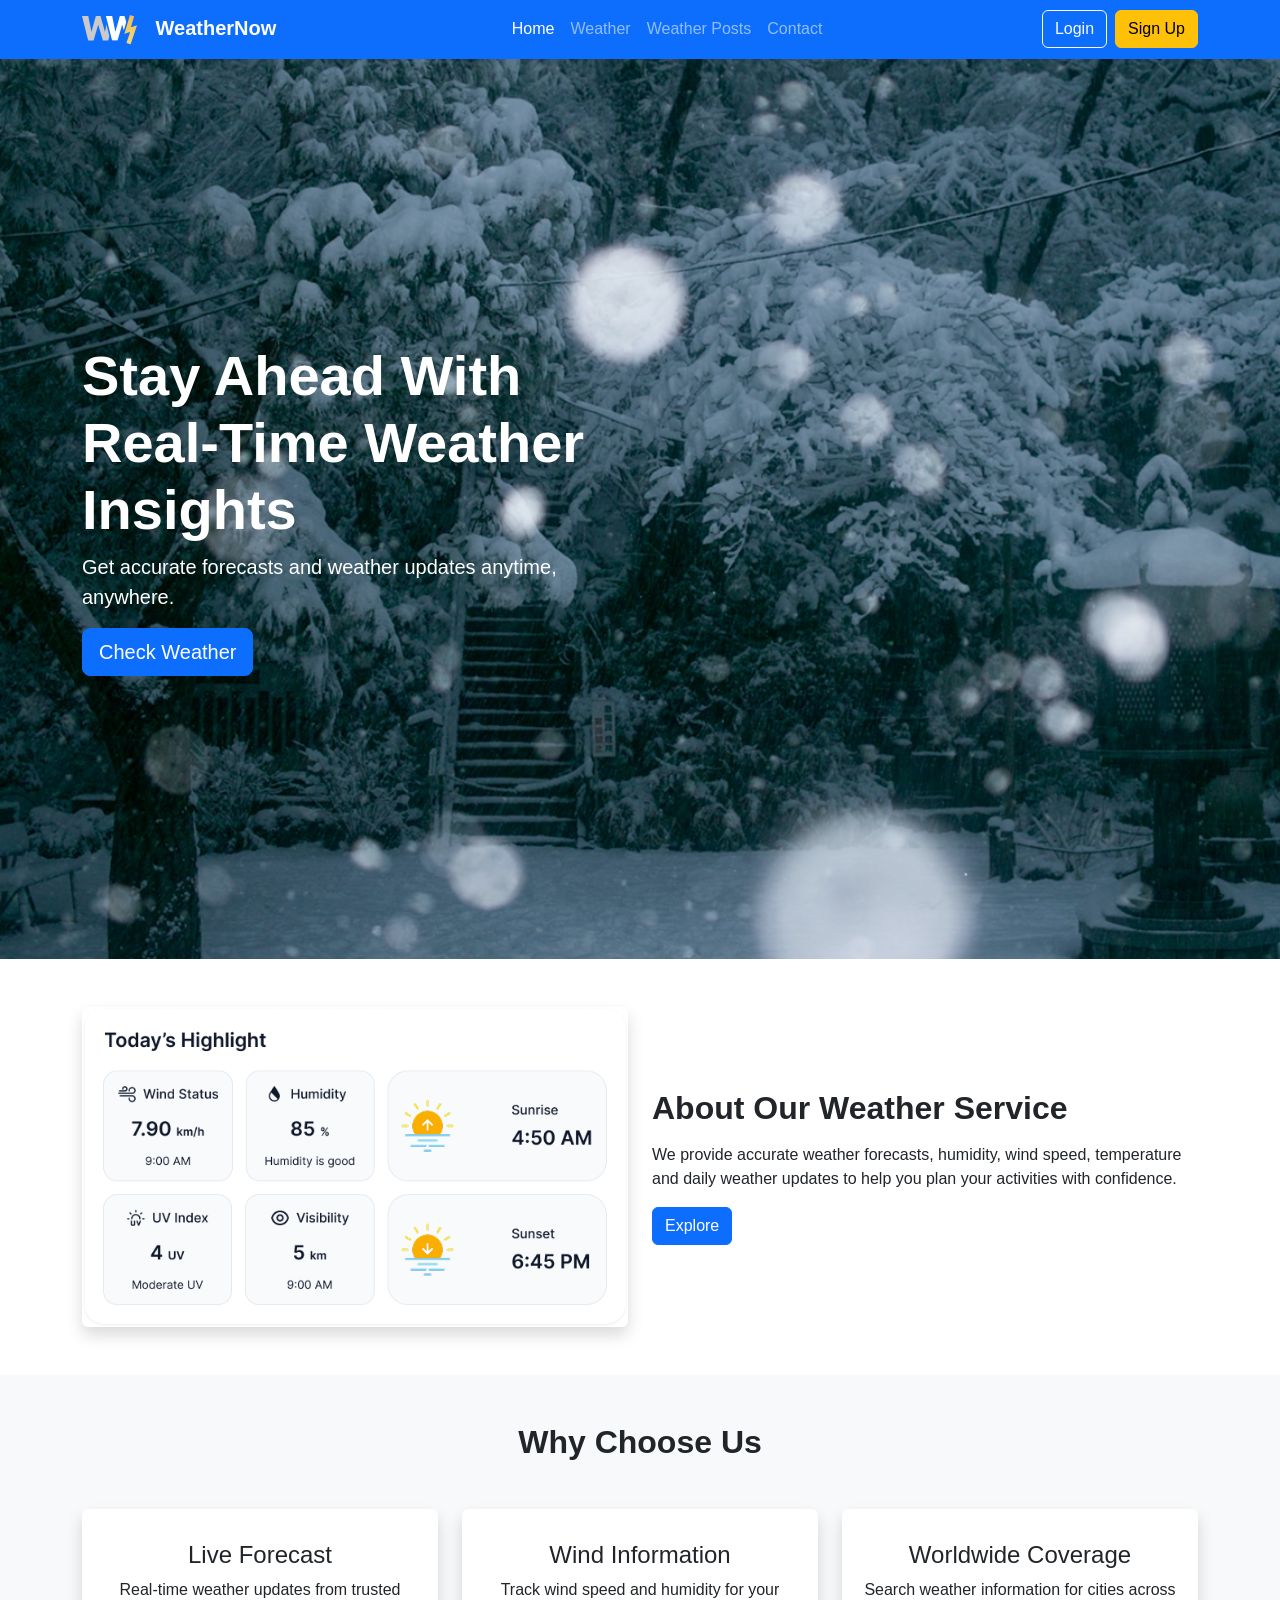
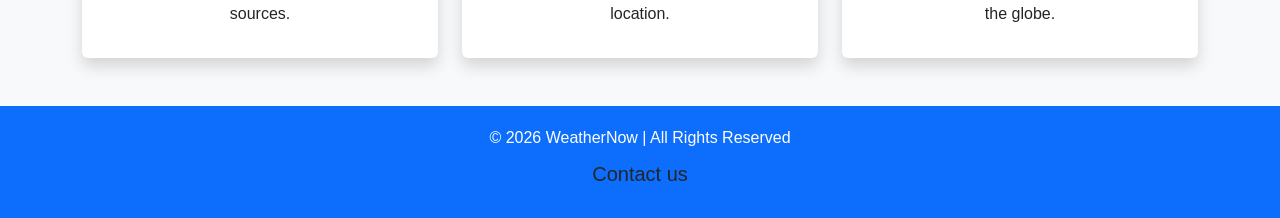
==== index.html @ be68a41e "Initial ommmit" ====
<!DOCTYPE html>
<html lang="en">

<head>
    <meta charset="UTF-8">
    <meta name="viewport" content="width=device-width, initial-scale=1.0">

    <title>BMKG Landing Page</title>

    <!-- Bootstrap -->
    <link href="https://cdn.jsdelivr.net/npm/bootstrap@5.3.3/dist/css/bootstrap.min.css" rel="stylesheet">

    <!-- CSS -->
    <link rel="stylesheet" href="index.css">


       

</head>

<body>

<!-- Navbar -->

<!-- NAVBAR -->
<nav class="navbar navbar-expand-lg navbar-dark bg-primary">

    <div class="container">

        <!-- LOGO -->
        <a class="navbar-brand fw-bold" href="index.html"><img src="png/Group 4.png" alt="" srcset="">
            <i class="bi bi-cloud-sun me-2"></i>
            WeatherNow
        </a>

        <!-- MOBILE MENU BUTTON -->
        <button
            class="navbar-toggler"
            type="button"
            data-bs-toggle="collapse"
            data-bs-target="#mainMenu"
        >
            <span class="navbar-toggler-icon"></span>
        </button>

        <!-- NAVIGATION -->
        <div class="collapse navbar-collapse" id="mainMenu">

            <ul class="navbar-nav mx-auto">

                <li class="nav-item">
                    <a class="nav-link active" href="index.html">
                        Home
                    </a>
                </li>

                <li class="nav-item">
                    <a class="nav-link" href="weather.html">
                        Weather
                    </a>
                </li>

                <li class="nav-item">
                    <a class="nav-link" href="posts.html">
                        Weather Posts
                    </a>
                </li>

                <li class="nav-item">
                    <a class="nav-link" href="contact.html">
                        Contact
                    </a>
                </li>

            </ul>


            <!-- LOGIN / SIGN UP -->

            <div class="d-flex gap-2">

                <button
                    class="btn btn-outline-light"
                    data-bs-toggle="modal"
                    data-bs-target="#loginModal"
                >
                    Login
                </button>

                <button
                    class="btn btn-warning"
                    data-bs-toggle="modal"
                    data-bs-target="#signupModal"
                >
                    Sign Up
                </button>

            </div>

        </div>

    </div>

</nav>

<!-- Hero -->

<section class="hero d-flex align-items-center">

    <div class="container">

        <div class="row">

            <div class="col-lg-6">

                <h1 class="display-4 fw-bold">
                    Stay Ahead With Real-Time Weather Insights
                </h1>

                <p class="lead">
                    Get accurate forecasts and weather updates anytime, anywhere.
                </p>

                <a href="weather.html" class="btn btn-primary btn-lg">
                    Check Weather
                </a>

            </div>

        </div>

    </div>

</section>

<!-- About -->

<section class="py-5">

<div class="container">

<div class="row align-items-center">

<div class="col-md-6">

<img src="png/Frame 5.png"
class="img-fluid rounded shadow">

</div>

<div class="col-md-6">

<h2 class="fw-bold">
About Our Weather Service
</h2>

<p class="mt-3">
We provide accurate weather forecasts, humidity,
wind speed, temperature and daily weather updates
to help you plan your activities with confidence.
</p>

<a href="weather.html"
class="btn btn-primary">
Explore
</a>

</div>

</div>

</div>

</section>

<!-- Features -->

<section class="bg-light py-5">

<div class="container">

<h2 class="text-center fw-bold mb-5">
Why Choose Us
</h2>

<div class="row">

<div class="col-md-4">

<div class="card feature-card shadow border-0">

<div class="card-body text-center">

<i class="bi bi-cloud-sun fs-1 text-primary"></i>

<h4 class="mt-3">
Live Forecast
</h4>

<p>
Real-time weather updates from trusted sources.
</p>

</div>

</div>

</div>

<div class="col-md-4">

<div class="card feature-card shadow border-0">

<div class="card-body text-center">

<i class="bi bi-wind fs-1 text-success"></i>

<h4 class="mt-3">
Wind Information
</h4>

<p>
Track wind speed and humidity for your location.
</p>

</div>

</div>

</div>

<div class="col-md-4">

<div class="card feature-card shadow border-0">

<div class="card-body text-center">

<i class="bi bi-geo-alt fs-1 text-danger"></i>

<h4 class="mt-3">
Worldwide Coverage
</h4>

<p>
Search weather information for cities across the globe.
</p>

</div>

</div>

</div>

</div>

</div>

</section>
<!-- LOGIN MODAL -->

<div
    class="modal fade"
    id="loginModal"
    tabindex="-1"
    aria-hidden="true"
>

    <div class="modal-dialog modal-dialog-centered">

        <div class="modal-content">

            <div class="modal-header bg-primary text-white">

                <h5 class="modal-title">
                    Welcome Back ☁️
                </h5>

                <button
                    type="button"
                    class="btn-close btn-close-white"
                    data-bs-dismiss="modal"
                ></button>

            </div>


            <div class="modal-body">

                <form id="loginForm">

                    <div class="mb-3">

                        <label class="form-label">
                            Email Address
                        </label>

                        <input
                            type="email"
                            id="loginEmail"
                            class="form-control"
                            placeholder="Enter your email"
                        >

                    </div>


                    <div class="mb-3">

                        <label class="form-label">
                            Password
                        </label>

                        <input
                            type="password"
                            id="loginPassword"
                            class="form-control"
                            placeholder="Enter your password"
                        >

                    </div>


                    <div
                        id="loginMessage"
                        class="small mb-3"
                    ></div>


                    <button
                        type="submit"
                        class="btn btn-primary w-100"
                    >
                        Login
                    </button>

                </form>

            </div>

        </div>

    </div>

</div>
<!-- SIGN UP MODAL -->

<div
    class="modal fade"
    id="signupModal"
    tabindex="-1"
    aria-hidden="true"
>

    <div class="modal-dialog modal-dialog-centered">

        <div class="modal-content">

            <div class="modal-header bg-tertiary text-white">

                <h5 class="modal-title">
                    Join WeatherNow 🌦️
                </h5>

                <button
                    type="button"
                    class="btn-close btn-close-white"
                    data-bs-dismiss="modal"
                ></button>

            </div>


            <div class="modal-body">

                <form id="signupForm">

                    <div class="mb-3">

                        <label class="form-label">
                            Full Name
                        </label>

                        <input
                            type="text"
                            id="signupName"
                            class="form-control"
                            placeholder="Enter your name"
                        >

                    </div>


                    <div class="mb-3">

                        <label class="form-label">
                            Email Address
                        </label>

                        <input
                            type="email"
                            id="signupEmail"
                            class="form-control"
                            placeholder="Enter your email"
                        >

                    </div>


                    <div class="mb-3">

                        <label class="form-label">
                            Password
                        </label>

                        <input
                            type="password"
                            id="signupPassword"
                            class="form-control"
                            placeholder="Create a password"
                        >

                    </div>


                    <div class="mb-3">

                        <label class="form-label">
                            Confirm Password
                        </label>

                        <input
                            type="password"
                            id="confirmPassword"
                            class="form-control"
                            placeholder="Confirm your password"
                        >

                    </div>


                    <div
                        id="signupMessage"
                        class="small mb-3"
                    ></div>


                    <button
                        type="submit"
                        class="btn btn-warning w-100"
                    >
                        Create Account
                    </button>

                </form>

            </div>

        </div>

    </div>

</div>
<!-- Footer -->

<footer>

<p class="mb-0">
© 2026 WeatherNow | All Rights Reserved
</p>

  
<a href="contact.html" class="btn btn-teriary btn-lg">Contact us</a>
</footer>



    <script src="https://cdn.jsdelivr.net/npm/bootstrap@5.3.3/dist/js/bootstrap.bundle.min.js"></script>
    <script src="js/auth.js"></script>

</body>

</html>
---- index.css ----
body{
            font-family: Arial, sans-serif;
        }

        .hero{
            /* background: linear-gradient(rgba(0,0,0,.5), rgba(0,0,0,.5)) */
            background-image: url("/png/bg-weather.png");
            
            background-size: cover;
            background-position: center;
            height:100vh;
            color:white;
            display:flex;
            align-items:center;
        }

        .feature-card{
            transition:.3s;
        }

        .feature-card:hover{
            transform:translateY(-8px);
        }

        footer{
            background:#0d6efd;
            color:white;
            padding:20px;
            text-align:center;
        }
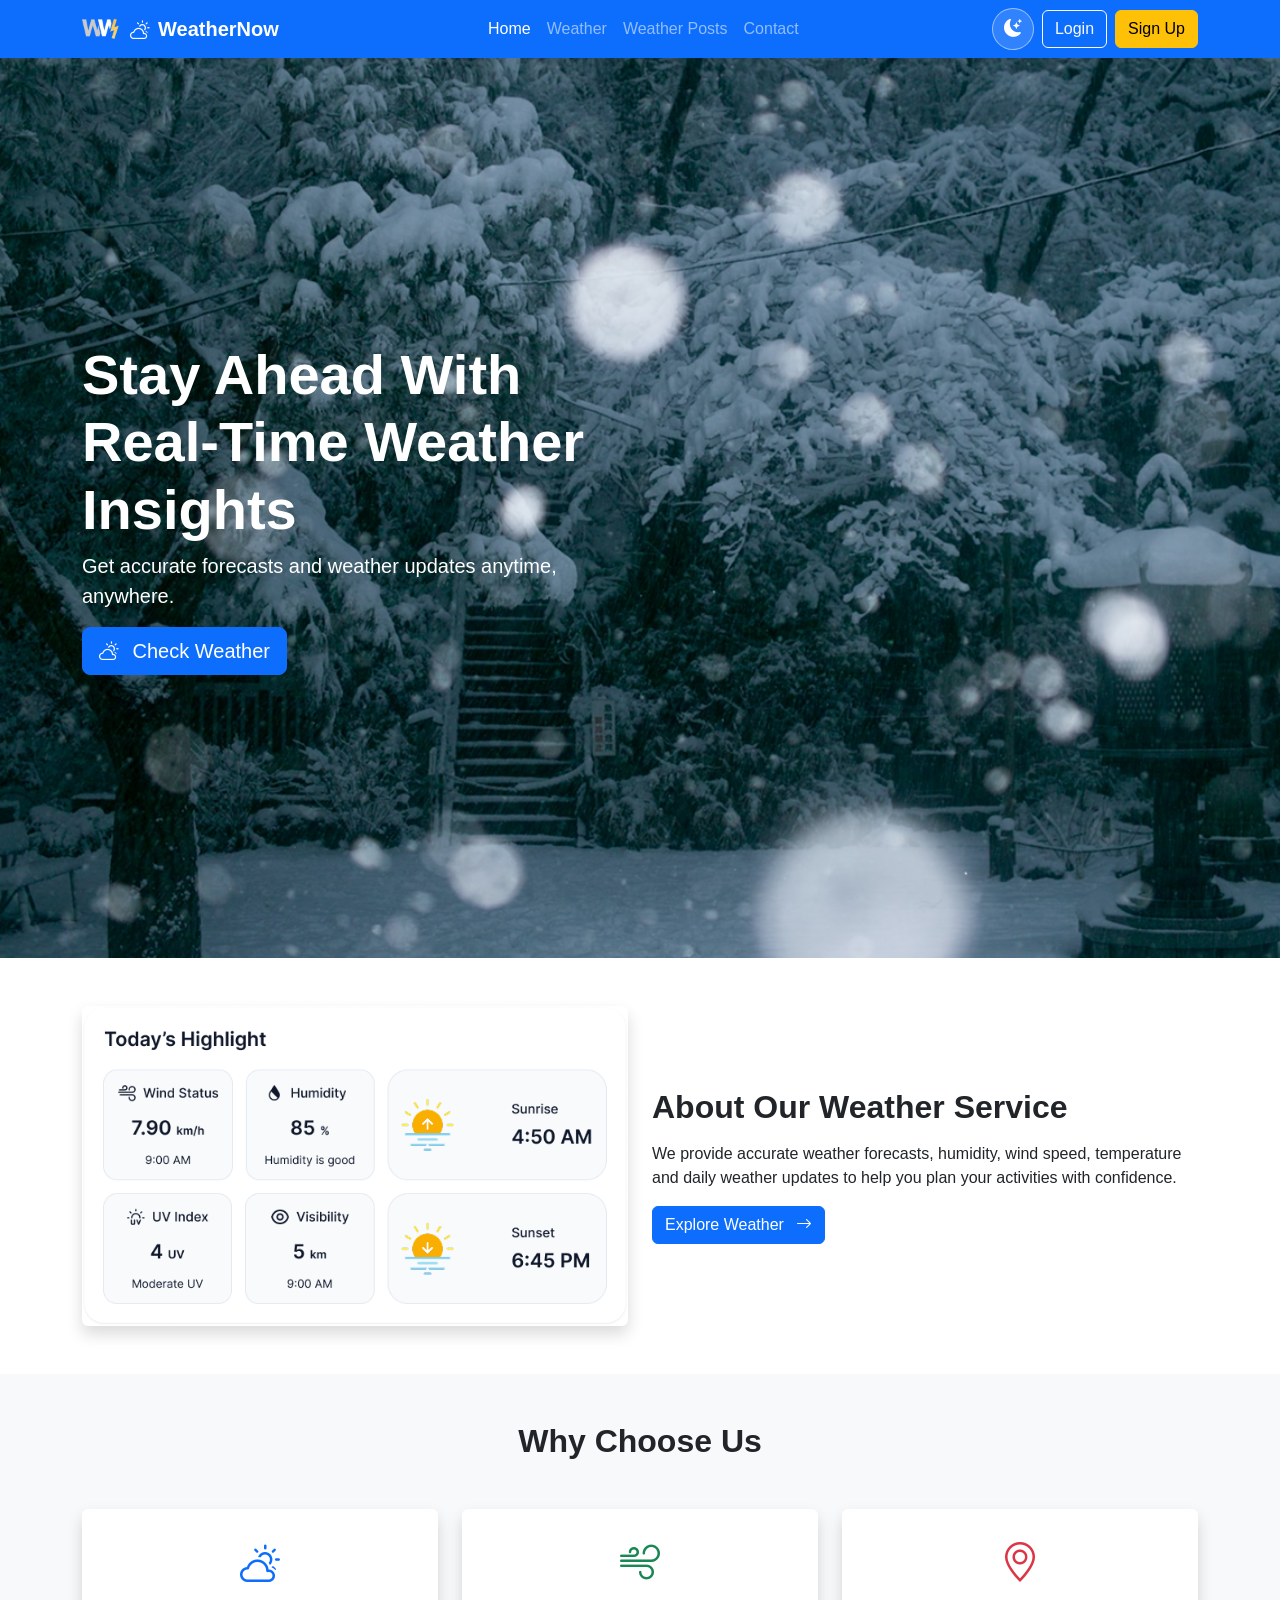
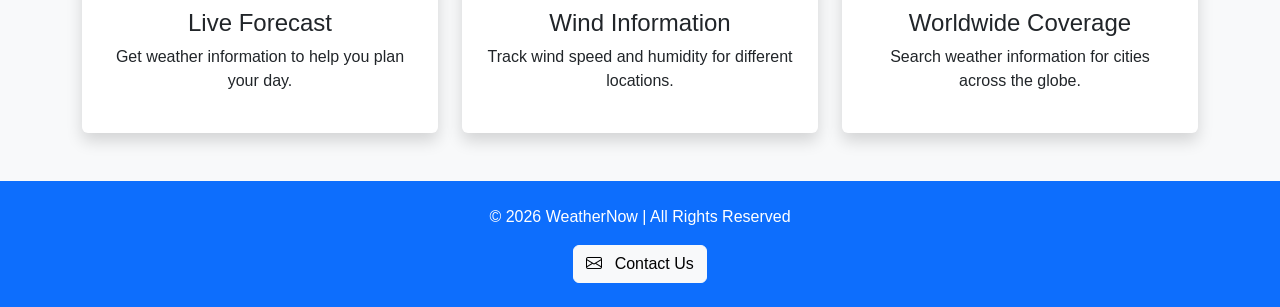
==== commit 3472eaf2: "update website" ====
--- a/index.html
+++ b/index.html
@@ -2,97 +2,200 @@
 <html lang="en">
 
 <head>
+
     <meta charset="UTF-8">
+
     <meta name="viewport" content="width=device-width, initial-scale=1.0">
 
-    <title>BMKG Landing Page</title>
-
-    <!-- Bootstrap -->
-    <link href="https://cdn.jsdelivr.net/npm/bootstrap@5.3.3/dist/css/bootstrap.min.css" rel="stylesheet">
-
-    <!-- CSS -->
-    <link rel="stylesheet" href="index.css">
-
-
-       
+    <title>WeatherNow | Weather Forecast</title>
+
+
+    <!-- Bootstrap CSS -->
+    <link
+        href="https://cdn.jsdelivr.net/npm/bootstrap@5.3.3/dist/css/bootstrap.min.css"
+        rel="stylesheet"
+    >
+
+
+    <!-- Bootstrap Icons -->
+    <link
+        rel="stylesheet"
+        href="https://cdn.jsdelivr.net/npm/bootstrap-icons@1.11.3/font/bootstrap-icons.min.css"
+    >
+
+
+    <!-- Page CSS -->
+    <link rel="stylesheet" href="css/index.css">
+
+    <!-- Theme CSS -->
+    <link rel="stylesheet" href="css/theme.css">
 
 </head>
 
+
 <body>
 
-<!-- Navbar -->
-
+
+<!-- ========================= -->
 <!-- NAVBAR -->
+<!-- ========================= -->
+
 <nav class="navbar navbar-expand-lg navbar-dark bg-primary">
 
     <div class="container">
 
+
         <!-- LOGO -->
-        <a class="navbar-brand fw-bold" href="index.html"><img src="png/Group 4.png" alt="" srcset="">
+
+        <a
+            class="navbar-brand fw-bold d-flex align-items-center"
+            href="index.html"
+        >
+
+            <img
+                src="png/Group 4.png"
+                alt="WeatherNow Logo"
+                width="40"
+                class="me-2"
+            >
+
             <i class="bi bi-cloud-sun me-2"></i>
+
             WeatherNow
+
         </a>
 
+
         <!-- MOBILE MENU BUTTON -->
+
         <button
             class="navbar-toggler"
             type="button"
             data-bs-toggle="collapse"
             data-bs-target="#mainMenu"
+            aria-controls="mainMenu"
+            aria-expanded="false"
+            aria-label="Toggle navigation"
         >
+
             <span class="navbar-toggler-icon"></span>
+
         </button>
 
+
         <!-- NAVIGATION -->
-        <div class="collapse navbar-collapse" id="mainMenu">
+
+        <div
+            class="collapse navbar-collapse"
+            id="mainMenu"
+        >
+
+
+            <!-- MENU -->
 
             <ul class="navbar-nav mx-auto">
 
                 <li class="nav-item">
-                    <a class="nav-link active" href="index.html">
+
+                    <a
+                        class="nav-link active"
+                        href="index.html"
+                    >
                         Home
                     </a>
+
                 </li>
 
+
                 <li class="nav-item">
-                    <a class="nav-link" href="weather.html">
+
+                    <a
+                        class="nav-link"
+                        href="weather.html"
+                    >
                         Weather
                     </a>
+
                 </li>
 
+
                 <li class="nav-item">
-                    <a class="nav-link" href="posts.html">
+
+                    <a
+                        class="nav-link"
+                        href="posts.html"
+                    >
                         Weather Posts
                     </a>
+
                 </li>
 
+
                 <li class="nav-item">
-                    <a class="nav-link" href="contact.html">
+
+                    <a
+                        class="nav-link"
+                        href="contact.html"
+                    >
                         Contact
                     </a>
+
                 </li>
 
             </ul>
 
 
-            <!-- LOGIN / SIGN UP -->
-
-            <div class="d-flex gap-2">
+            <!-- RIGHT SIDE -->
+
+            <div class="d-flex align-items-center gap-2">
+
+
+                <!-- DARK / LIGHT BUTTON -->
+
+                <div class="theme-switch">
+
+                    <button
+                        id="themeToggle"
+                        type="button"
+                        aria-label="Toggle dark mode"
+                        title="Toggle dark mode"
+                    >
+
+                        <i
+                            id="themeIcon"
+                            class="bi bi-moon-stars-fill"
+                        ></i>
+
+                    </button>
+
+                </div>
+
+
+                <!-- LOGIN -->
 
                 <button
                     class="btn btn-outline-light"
+                    type="button"
                     data-bs-toggle="modal"
                     data-bs-target="#loginModal"
                 >
+
                     Login
+
                 </button>
+
+
+                <!-- SIGN UP -->
 
                 <button
                     class="btn btn-warning"
+                    type="button"
                     data-bs-toggle="modal"
                     data-bs-target="#signupModal"
                 >
+
                     Sign Up
+
                 </button>
 
             </div>
@@ -103,7 +206,11 @@
 
 </nav>
 
-<!-- Hero -->
+
+
+<!-- ========================= -->
+<!-- HERO -->
+<!-- ========================= -->
 
 <section class="hero d-flex align-items-center">
 
@@ -114,15 +221,30 @@
             <div class="col-lg-6">
 
                 <h1 class="display-4 fw-bold">
-                    Stay Ahead With Real-Time Weather Insights
+
+                    Stay Ahead With
+                    Real-Time Weather Insights
+
                 </h1>
 
+
                 <p class="lead">
-                    Get accurate forecasts and weather updates anytime, anywhere.
+
+                    Get accurate forecasts and weather updates
+                    anytime, anywhere.
+
                 </p>
 
-                <a href="weather.html" class="btn btn-primary btn-lg">
+
+                <a
+                    href="weather.html"
+                    class="btn btn-primary btn-lg"
+                >
+
+                    <i class="bi bi-cloud-sun me-2"></i>
+
                     Check Weather
+
                 </a>
 
             </div>
@@ -133,130 +255,214 @@
 
 </section>
 
-<!-- About -->
+
+
+<!-- ========================= -->
+<!-- ABOUT -->
+<!-- ========================= -->
 
 <section class="py-5">
 
-<div class="container">
-
-<div class="row align-items-center">
-
-<div class="col-md-6">
-
-<img src="png/Frame 5.png"
-class="img-fluid rounded shadow">
-
-</div>
-
-<div class="col-md-6">
-
-<h2 class="fw-bold">
-About Our Weather Service
-</h2>
-
-<p class="mt-3">
-We provide accurate weather forecasts, humidity,
-wind speed, temperature and daily weather updates
-to help you plan your activities with confidence.
-</p>
-
-<a href="weather.html"
-class="btn btn-primary">
-Explore
-</a>
-
-</div>
-
-</div>
-
-</div>
+    <div class="container">
+
+        <div class="row align-items-center">
+
+
+            <!-- IMAGE -->
+
+            <div class="col-md-6 mb-4 mb-md-0">
+
+                <img
+                    src="png/Frame 5.png"
+                    class="img-fluid rounded shadow"
+                    alt="Weather illustration"
+                >
+
+            </div>
+
+
+            <!-- TEXT -->
+
+            <div class="col-md-6">
+
+                <h2 class="fw-bold">
+
+                    About Our Weather Service
+
+                </h2>
+
+
+                <p class="mt-3">
+
+                    We provide accurate weather forecasts,
+                    humidity, wind speed, temperature and daily
+                    weather updates to help you plan your
+                    activities with confidence.
+
+                </p>
+
+
+                <a
+                    href="weather.html"
+                    class="btn btn-primary"
+                >
+
+                    Explore Weather
+
+                    <i class="bi bi-arrow-right ms-2"></i>
+
+                </a>
+
+            </div>
+
+        </div>
+
+    </div>
 
 </section>
 
-<!-- Features -->
+
+
+<!-- ========================= -->
+<!-- FEATURES -->
+<!-- ========================= -->
 
 <section class="bg-light py-5">
 
-<div class="container">
-
-<h2 class="text-center fw-bold mb-5">
-Why Choose Us
-</h2>
-
-<div class="row">
-
-<div class="col-md-4">
-
-<div class="card feature-card shadow border-0">
-
-<div class="card-body text-center">
-
-<i class="bi bi-cloud-sun fs-1 text-primary"></i>
-
-<h4 class="mt-3">
-Live Forecast
-</h4>
-
-<p>
-Real-time weather updates from trusted sources.
-</p>
-
-</div>
-
-</div>
-
-</div>
-
-<div class="col-md-4">
-
-<div class="card feature-card shadow border-0">
-
-<div class="card-body text-center">
-
-<i class="bi bi-wind fs-1 text-success"></i>
-
-<h4 class="mt-3">
-Wind Information
-</h4>
-
-<p>
-Track wind speed and humidity for your location.
-</p>
-
-</div>
-
-</div>
-
-</div>
-
-<div class="col-md-4">
-
-<div class="card feature-card shadow border-0">
-
-<div class="card-body text-center">
-
-<i class="bi bi-geo-alt fs-1 text-danger"></i>
-
-<h4 class="mt-3">
-Worldwide Coverage
-</h4>
-
-<p>
-Search weather information for cities across the globe.
-</p>
-
-</div>
-
-</div>
-
-</div>
-
-</div>
-
-</div>
+    <div class="container">
+
+
+        <h2 class="text-center fw-bold mb-5">
+
+            Why Choose Us
+
+        </h2>
+
+
+        <div class="row g-4">
+
+
+            <!-- FEATURE 1 -->
+
+            <div class="col-md-4">
+
+                <div
+                    class="card feature-card shadow border-0 h-100"
+                >
+
+                    <div class="card-body text-center p-4">
+
+                        <i
+                            class="bi bi-cloud-sun fs-1 text-primary"
+                        ></i>
+
+
+                        <h4 class="mt-3">
+
+                            Live Forecast
+
+                        </h4>
+
+
+                        <p>
+
+                            Get weather information
+                            to help you plan your day.
+
+                        </p>
+
+                    </div>
+
+                </div>
+
+            </div>
+
+
+
+            <!-- FEATURE 2 -->
+
+            <div class="col-md-4">
+
+                <div
+                    class="card feature-card shadow border-0 h-100"
+                >
+
+                    <div class="card-body text-center p-4">
+
+                        <i
+                            class="bi bi-wind fs-1 text-success"
+                        ></i>
+
+
+                        <h4 class="mt-3">
+
+                            Wind Information
+
+                        </h4>
+
+
+                        <p>
+
+                            Track wind speed and
+                            humidity for different locations.
+
+                        </p>
+
+                    </div>
+
+                </div>
+
+            </div>
+
+
+
+            <!-- FEATURE 3 -->
+
+            <div class="col-md-4">
+
+                <div
+                    class="card feature-card shadow border-0 h-100"
+                >
+
+                    <div class="card-body text-center p-4">
+
+                        <i
+                            class="bi bi-geo-alt fs-1 text-danger"
+                        ></i>
+
+
+                        <h4 class="mt-3">
+
+                            Worldwide Coverage
+
+                        </h4>
+
+
+                        <p>
+
+                            Search weather information
+                            for cities across the globe.
+
+                        </p>
+
+                    </div>
+
+                </div>
+
+            </div>
+
+
+        </div>
+
+    </div>
 
 </section>
+
+
+
+<!-- ========================= -->
 <!-- LOGIN MODAL -->
+<!-- ========================= -->
 
 <div
     class="modal fade"
@@ -269,16 +475,21 @@
 
         <div class="modal-content">
 
+
             <div class="modal-header bg-primary text-white">
 
                 <h5 class="modal-title">
+
                     Welcome Back ☁️
+
                 </h5>
+
 
                 <button
                     type="button"
                     class="btn-close btn-close-white"
                     data-bs-dismiss="modal"
+                    aria-label="Close"
                 ></button>
 
             </div>
@@ -288,17 +499,23 @@
 
                 <form id="loginForm">
 
+
                     <div class="mb-3">
 
-                        <label class="form-label">
+                        <label
+                            class="form-label"
+                            for="loginEmail"
+                        >
                             Email Address
                         </label>
+
 
                         <input
                             type="email"
                             id="loginEmail"
                             class="form-control"
                             placeholder="Enter your email"
+                            required
                         >
 
                     </div>
@@ -306,15 +523,20 @@
 
                     <div class="mb-3">
 
-                        <label class="form-label">
+                        <label
+                            class="form-label"
+                            for="loginPassword"
+                        >
                             Password
                         </label>
+
 
                         <input
                             type="password"
                             id="loginPassword"
                             class="form-control"
                             placeholder="Enter your password"
+                            required
                         >
 
                     </div>
@@ -330,7 +552,9 @@
                         type="submit"
                         class="btn btn-primary w-100"
                     >
+
                         Login
+
                     </button>
 
                 </form>
@@ -342,7 +566,12 @@
     </div>
 
 </div>
+
+
+
+<!-- ========================= -->
 <!-- SIGN UP MODAL -->
+<!-- ========================= -->
 
 <div
     class="modal fade"
@@ -355,16 +584,21 @@
 
         <div class="modal-content">
 
-            <div class="modal-header bg-tertiary text-white">
+
+            <div class="modal-header bg-primary text-white">
 
                 <h5 class="modal-title">
+
                     Join WeatherNow 🌦️
+
                 </h5>
+
 
                 <button
                     type="button"
                     class="btn-close btn-close-white"
                     data-bs-dismiss="modal"
+                    aria-label="Close"
                 ></button>
 
             </div>
@@ -374,17 +608,23 @@
 
                 <form id="signupForm">
 
+
                     <div class="mb-3">
 
-                        <label class="form-label">
+                        <label
+                            class="form-label"
+                            for="signupName"
+                        >
                             Full Name
                         </label>
+
 
                         <input
                             type="text"
                             id="signupName"
                             class="form-control"
                             placeholder="Enter your name"
+                            required
                         >
 
                     </div>
@@ -392,15 +632,20 @@
 
                     <div class="mb-3">
 
-                        <label class="form-label">
+                        <label
+                            class="form-label"
+                            for="signupEmail"
+                        >
                             Email Address
                         </label>
+
 
                         <input
                             type="email"
                             id="signupEmail"
                             class="form-control"
                             placeholder="Enter your email"
+                            required
                         >
 
                     </div>
@@ -408,15 +653,20 @@
 
                     <div class="mb-3">
 
-                        <label class="form-label">
+                        <label
+                            class="form-label"
+                            for="signupPassword"
+                        >
                             Password
                         </label>
+
 
                         <input
                             type="password"
                             id="signupPassword"
                             class="form-control"
                             placeholder="Create a password"
+                            required
                         >
 
                     </div>
@@ -424,15 +674,20 @@
 
                     <div class="mb-3">
 
-                        <label class="form-label">
+                        <label
+                            class="form-label"
+                            for="confirmPassword"
+                        >
                             Confirm Password
                         </label>
+
 
                         <input
                             type="password"
                             id="confirmPassword"
                             class="form-control"
                             placeholder="Confirm your password"
+                            required
                         >
 
                     </div>
@@ -448,7 +703,9 @@
                         type="submit"
                         class="btn btn-warning w-100"
                     >
+
                         Create Account
+
                     </button>
 
                 </form>
@@ -460,22 +717,63 @@
     </div>
 
 </div>
-<!-- Footer -->
-
-<footer>
-
-<p class="mb-0">
-© 2026 WeatherNow | All Rights Reserved
-</p>
-
-  
-<a href="contact.html" class="btn btn-teriary btn-lg">Contact us</a>
+
+
+
+<!-- ========================= -->
+<!-- FOOTER -->
+<!-- ========================= -->
+
+<footer class="bg-primary text-white text-center py-4">
+
+    <div class="container">
+
+        <p class="mb-3">
+
+            © 2026 WeatherNow | All Rights Reserved
+
+        </p>
+
+
+        <a
+            href="contact.html"
+            class="btn btn-light"
+        >
+
+            <i class="bi bi-envelope me-2"></i>
+
+            Contact Us
+
+        </a>
+
+    </div>
+
 </footer>
 
 
 
-    <script src="https://cdn.jsdelivr.net/npm/bootstrap@5.3.3/dist/js/bootstrap.bundle.min.js"></script>
-    <script src="js/auth.js"></script>
+<!-- ========================= -->
+<!-- BOOTSTRAP JAVASCRIPT -->
+<!-- ========================= -->
+
+<script
+    src="https://cdn.jsdelivr.net/npm/bootstrap@5.3.3/dist/js/bootstrap.bundle.min.js"
+></script>
+
+
+<!-- ========================= -->
+<!-- THEME JAVASCRIPT -->
+<!-- ========================= -->
+
+<script src="js/theme.js"></script>
+
+
+<!-- ========================= -->
+<!-- LOGIN / SIGNUP JAVASCRIPT -->
+<!-- ========================= -->
+
+<script src="js/auth.js"></script>
+
 
 </body>
 
--- a/css/index.css
+++ b/css/index.css
@@ -0,0 +1,32 @@
+ body{
+            font-family: Arial, sans-serif;
+        }
+
+        .hero{
+            /* background: linear-gradient(rgba(0,0,0,.5), rgba(0,0,0,.5)) */
+            background-image: url("/png/bg-weather.png");
+            
+            background-size: cover;
+            background-position: center;
+            height:100vh;
+            color:white;
+            display:flex;
+            align-items:center;
+        }
+
+        .feature-card{
+            transition:.103s;
+        }
+
+        .feature-card:hover{
+            transform:translateY(-8px);
+        }
+
+        footer{
+            background:#0d6efd;
+            color:white;
+            padding:20px;
+            text-align:center;
+        }
+        
+    
--- a/css/theme.css
+++ b/css/theme.css
@@ -0,0 +1,173 @@
+/* ========================= */
+/* DARK / LIGHT BUTTON */
+/* ========================= */
+
+#themeToggle {
+
+    width: 42px;
+    height: 42px;
+
+    border: 1px solid rgba(255, 255, 255, 0.5);
+
+    border-radius: 50%;
+
+    background: rgba(255, 255, 255, 0.15);
+
+    color: white;
+
+    display: flex;
+    align-items: center;
+    justify-content: center;
+
+    cursor: pointer;
+
+    font-size: 18px;
+
+    transition: all 0.3s ease;
+}
+
+#themeToggle:hover {
+
+    transform: rotate(15deg) scale(1.08);
+
+    background: rgba(255, 255, 255, 0.3);
+}
+
+
+/* ========================= */
+/* GENERAL DARK MODE */
+/* ========================= */
+
+body.dark-mode {
+
+    background-color: #101828 !important;
+
+    color: white !important;
+}
+
+
+/* ========================= */
+/* TEXT */
+/* ========================= */
+
+body.dark-mode h1,
+body.dark-mode h2,
+body.dark-mode h3,
+body.dark-mode h4,
+body.dark-mode h5,
+body.dark-mode h6 {
+
+    color: white !important;
+}
+
+
+/* ========================= */
+/* LIGHT SECTIONS */
+/* ========================= */
+
+body.dark-mode .bg-light {
+
+    background-color: #182230 !important;
+
+    color: white !important;
+}
+
+
+/* ========================= */
+/* WHITE SECTIONS */
+/* ========================= */
+
+body.dark-mode .bg-white {
+
+    background-color: #111827 !important;
+}
+
+
+/* ========================= */
+/* CARDS */
+/* ========================= */
+
+body.dark-mode .card {
+
+    background-color: #1e293b !important;
+
+    color: white !important;
+
+    border-color: #334155 !important;
+}
+
+
+/* ========================= */
+/* CARD TEXT */
+/* ========================= */
+
+body.dark-mode .card p,
+body.dark-mode .card small,
+body.dark-mode .card h3,
+body.dark-mode .card h4,
+body.dark-mode .card h5 {
+
+    color: white !important;
+}
+
+
+/* ========================= */
+/* FORMS */
+/* ========================= */
+
+body.dark-mode .form-control,
+body.dark-mode .form-select {
+
+    background-color: #1f2937 !important;
+
+    color: white !important;
+
+    border-color: #475569 !important;
+}
+
+
+body.dark-mode .form-control::placeholder {
+
+    color: #94a3b8 !important;
+}
+
+
+/* ========================= */
+/* MODALS */
+/* ========================= */
+
+body.dark-mode .modal-content {
+
+    background-color: #1e293b;
+
+    color: white;
+}
+
+
+body.dark-mode .modal-content .form-label {
+
+    color: white;
+}
+
+
+/* ========================= */
+/* FOOTER */
+/* ========================= */
+
+body.dark-mode footer {
+
+    background-color: #020617 !important;
+}
+
+
+/* MOBILE */
+
+@media (max-width: 991px) {
+
+    #themeToggle {
+
+        margin-top: 10px;
+
+    }
+
+}
